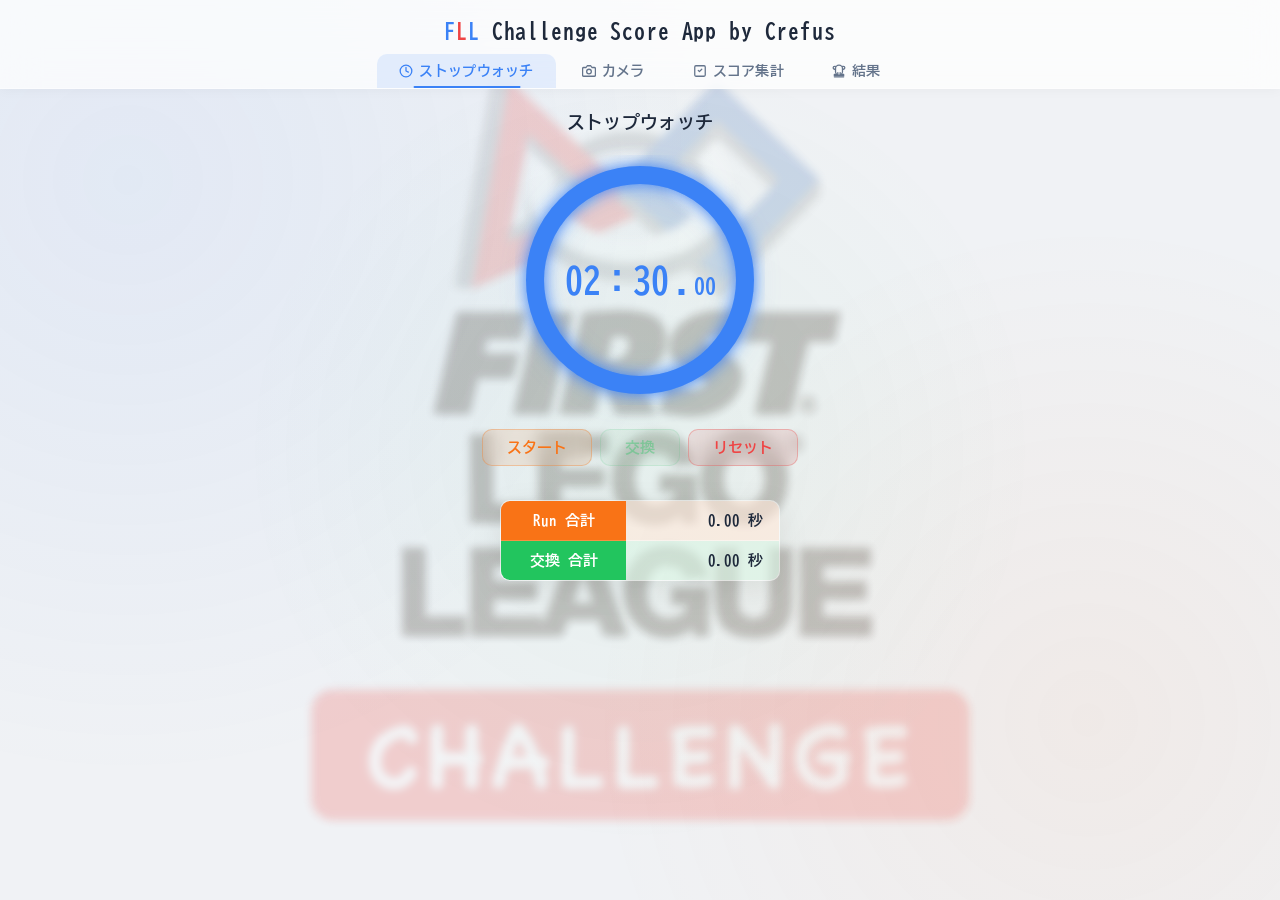
==== index.html @ bd53f3d9 "feat(camera): タイムライン表示切り替えトグル、録画時のバー合成、および交換ボタンのアクティブ色変更を追加" ====
<!DOCTYPE html>
<html lang="ja">
<head>
    <meta charset="UTF-8">
    <meta name="viewport" content="width=device-width, initial-scale=1.0">
    <title>FLL Challenge Score App by Crefus</title>
    <link rel="stylesheet" href="style.css">
    <link rel="preconnect" href="https://fonts.googleapis.com">
    <link rel="preconnect" href="https://fonts.gstatic.com" crossorigin>
    <link href="https://fonts.googleapis.com/css2?family=BIZ+UD+Gothic&display=swap" rel="stylesheet">
</head><body>
    <div class="app-container">
        <header>
            <div class="header-top">
                <h1><span class="logo-blue">F</span><span class="logo-red">L</span><span class="logo-blue">L</span> Challenge Score App by Crefus</h1>
            </div>
            <nav class="tab-bar">
                <button id="timerTab" class="tab-button active">
                    <svg xmlns="http://www.w3.org/2000/svg" width="14" height="14" viewBox="0 0 24 24" fill="none" stroke="currentColor" stroke-width="2.5" stroke-linecap="round" stroke-linejoin="round" class="tab-icon"><circle cx="12" cy="12" r="10"></circle><polyline points="12 6 12 12 16 14"></polyline></svg>
                    <span>ストップウォッチ</span>
                </button>
                <button id="cameraTab" class="tab-button">
                    <svg xmlns="http://www.w3.org/2000/svg" width="14" height="14" viewBox="0 0 24 24" fill="none" stroke="currentColor" stroke-width="2.5" stroke-linecap="round" stroke-linejoin="round" class="tab-icon"><path d="M23 19a2 2 0 0 1-2 2H3a2 2 0 0 1-2-2V8a2 2 0 0 1 2-2h4l2-3h6l2 3h4a2 2 0 0 1 2 2z"></path><circle cx="12" cy="13" r="4"></circle></svg>
                    <span>カメラ</span>
                </button>
                <button id="scoreTab" class="tab-button">
                    <svg xmlns="http://www.w3.org/2000/svg" width="14" height="14" viewBox="0 0 24 24" fill="none" stroke="currentColor" stroke-width="2.5" stroke-linecap="round" stroke-linejoin="round" class="tab-icon"><rect x="3" y="3" width="18" height="18" rx="2" ry="2"></rect><polyline points="9 11 11 13 15 9"></polyline></svg>
                    <span>スコア集計</span>
                </button>
                <button id="historyTab" class="tab-button">
                    <svg xmlns="http://www.w3.org/2000/svg" width="14" height="14" viewBox="0 0 24 24" fill="none" stroke="currentColor" stroke-width="2.5" stroke-linecap="round" stroke-linejoin="round" class="tab-icon"><path d="M6 9H4.5a2.5 2.5 0 0 1 0-5H6"></path><path d="M18 9h1.5a2.5 2.5 0 0 0 0-5H18"></path><path d="M4 22h16"></path><path d="M10 14.66V17c0 .55-.45 1-1 1H4v2h16v-2h-5c-.55 0-1-.45-1-1v-2.34"></path><path d="M12 2a6 6 0 0 0-6 6v5a6 6 0 0 0 6 6 6 6 0 0 0 6-6V8a6 6 0 0 0-6-6z"></path></svg>
                    <span>結果</span>
                </button>
            </nav>
        </header>

    <main>
        <section id="timer-section" class="content active">
            <h2>ストップウォッチ</h2>
            <div class="timer-display">
                <canvas id="timer-circle" width="250" height="250"></canvas>
                <div id="time-text">
                    <input type="number" id="minutes-input" value="2" min="0" max="99">
                    :
                    <input type="number" id="seconds-input" value="30" min="0" max="59">.<span id="centiseconds-display">00</span>
                </div>
            </div>
            <div class="timer-controls">
                <button id="startStopButton">スタート</button>
                <button id="exchangeButton" disabled>交換</button>
                <button id="resetButton">リセット</button>
            </div>
            <div class="lap-summary-container">
                <table id="total-times-table">
                    <tbody>
                        <tr class="total-run-row">
                            <th>Run 合計</th>
                            <td><span id="total-run-time">0.00</span> 秒</td>
                        </tr>
                        <tr class="total-exchange-row">
                            <th>交換 合計</th>
                            <td><span id="total-exchange-time">0.00</span> 秒</td>
                        </tr>
                    </tbody>
                </table>
                <ul id="lap-times">
                </ul>
            </div>
        </section>

        <section id="camera-section" class="content cam-fullscreen">
            <!-- Landscape-only warning overlay -->
            <div class="cam-orientation-warning" id="camOrientationWarning">
                <div class="cam-orientation-icon">
                    <svg xmlns="http://www.w3.org/2000/svg" width="72" height="72" viewBox="0 0 24 24" fill="none" stroke="currentColor" stroke-width="1.5" stroke-linecap="round" stroke-linejoin="round">
                        <rect x="5" y="2" width="14" height="20" rx="2" ry="2"/>
                        <line x1="12" y1="18" x2="12.01" y2="18"/>
                    </svg>
                </div>
                <p>📱 横向きにしてください</p>
            </div>

            <!-- Full-screen video background -->
            <video id="camera-stream" autoplay playsinline muted></video>

            <!-- Recording indicator -->
            <div class="cam-rec-indicator" id="camRecIndicator">
                <span class="cam-rec-dot"></span>
                <span>REC</span>
            </div>

            <!-- Timer overlay (top-left) -->
            <div class="cam-timer-overlay" id="camTimerOverlay">2:30</div>

            <!-- Camera selector (top-right) -->
            <div class="cam-selector-overlay">
                <select id="camera-select" class="cam-glass-select">
                    <option value="">カメラ読み込み中...</option>
                </select>
            </div>

            <!-- Right-side round control buttons -->
            <div class="cam-controls-col">
                <!-- Record button -->
                <button id="camRecordButton" class="cam-round-btn cam-btn-record" title="録画">
                    <svg xmlns="http://www.w3.org/2000/svg" width="26" height="26" viewBox="0 0 24 24" fill="currentColor"><circle cx="12" cy="12" r="8"/></svg>
                </button>
                <div class="cam-btn-label">録画</div>

                <!-- Start/Stop button -->
                <button id="camStartStopButton" class="cam-round-btn cam-btn-start" title="スタート">
                    <svg xmlns="http://www.w3.org/2000/svg" width="22" height="22" viewBox="0 0 24 24" fill="none" stroke="currentColor" stroke-width="2.5" stroke-linecap="round" stroke-linejoin="round"><polygon points="5 3 19 12 5 21 5 3"/></svg>
                </button>
                <div class="cam-btn-label" id="camStartLabel">スタート</div>

                <!-- Exchange button -->
                <button id="camExchangeButton" class="cam-round-btn cam-btn-exchange" title="交換" disabled>
                    <svg xmlns="http://www.w3.org/2000/svg" width="22" height="22" viewBox="0 0 24 24" fill="none" stroke="currentColor" stroke-width="2.5" stroke-linecap="round" stroke-linejoin="round"><polyline points="17 1 21 5 17 9"/><path d="M3 11V9a4 4 0 0 1 4-4h14"/><polyline points="7 23 3 19 7 15"/><path d="M21 13v2a4 4 0 0 1-4 4H3"/></svg>
                </button>
                <div class="cam-btn-label" id="camExchangeLabel">交換</div>

                <!-- Reset button -->
                <button id="camResetButton" class="cam-round-btn cam-btn-reset" title="リセット">
                    <svg xmlns="http://www.w3.org/2000/svg" width="22" height="22" viewBox="0 0 24 24" fill="none" stroke="currentColor" stroke-width="2.5" stroke-linecap="round" stroke-linejoin="round"><polyline points="1 4 1 10 7 10"/><path d="M3.51 15a9 9 0 1 0 .49-3.49"/></svg>
                </button>
                <div class="cam-btn-label">リセット</div>
            </div>

            <!-- Timeline toggle tabs (shadcn/Radix style) -->
            <div class="cam-tab-switcher" id="camTabSwitcher">
                <div class="cam-tab-list" role="tablist" aria-label="タイムライン設定">
                    <button class="cam-tab-trigger active" id="camTabOn" role="tab" data-state="active">
                        <svg xmlns="http://www.w3.org/2000/svg" width="13" height="13" viewBox="0 0 24 24" fill="none" stroke="currentColor" stroke-width="2.5" stroke-linecap="round" stroke-linejoin="round"><rect x="3" y="3" width="18" height="3" rx="1"/><rect x="3" y="10" width="12" height="3" rx="1"/><rect x="3" y="17" width="7" height="3" rx="1"/></svg>
                        バーあり
                    </button>
                    <button class="cam-tab-trigger" id="camTabOff" role="tab" data-state="inactive">
                        <svg xmlns="http://www.w3.org/2000/svg" width="13" height="13" viewBox="0 0 24 24" fill="none" stroke="currentColor" stroke-width="2.5" stroke-linecap="round" stroke-linejoin="round"><line x1="18" y1="6" x2="6" y2="18"/><line x1="6" y1="6" x2="18" y2="18"/></svg>
                        バーなし
                    </button>
                </div>
            </div>

            <!-- Bottom timeline bar -->
            <div class="cam-timeline-wrapper" id="camTimelineWrapper">
                <div class="cam-timeline-track" id="camTimelineTrack">
                    <!-- Filled segments rendered by JS -->
                </div>
                <div class="cam-timeline-label">
                    <span>0:00</span>
                    <span>残り <strong id="camTimelineRemaining">2:30</strong></span>
                    <span>2:30</span>
                </div>
            </div>
        </section>

        <section id="score-section" class="content">
            <div class="score-form" id="missions-container">
                <!-- Missions will be loaded dynamically from missions.md -->
            </div>

            <div class="score-footer">
                <div class="score-footer-content">
                    <div class="total-score">
                        <h3>合計点数: <span id="total-score-value">0</span>点</h3>
                    </div>
                    <div class="score-footer-buttons">
                        <button id="scoreResetButton" class="score-reset-button">リセット</button>
                        <button id="saveScoreButton" class="score-save-button">保存</button>
                    </div>
                </div>
            </div>
        </section>

        <section id="history-section" class="content">
            <h2>結果</h2>
            <div class="saved-scores-container">
                <ul id="score-history-list"></ul>
                <button id="downloadButton" class="download-button">履歴をCSVでダウンロード</button>
            </div>
        </section>
    </main>
    </div>

    <script src="script.js"></script>
</body>
</html>
---- style.css ----
/* ============================================
   FLL Challenge Score App by Crefus — Glassmorphism Theme
   Base: White  |  Font: BIZ UDGothic
   ============================================ */

/* --- Design Tokens --- */
:root {
    --bg-main: #f0f2f5;
    --glass-bg: rgba(255, 255, 255, 0.55);
    --glass-bg-strong: rgba(255, 255, 255, 0.72);
    --glass-border: rgba(255, 255, 255, 0.45);
    --glass-shadow: 0 8px 32px rgba(0, 0, 0, 0.08);
    --glass-blur: 18px;
    --accent: #3b82f6;
    --accent-light: rgba(59, 130, 246, 0.12);
    --accent-dark: #2563eb;
    --orange: #f97316;
    --orange-light: rgba(249, 115, 22, 0.10);
    --green: #22c55e;
    --green-light: rgba(34, 197, 94, 0.10);
    --red: #ef4444;
    --red-light: rgba(239, 68, 68, 0.10);
    --text-primary: #1e293b;
    --text-secondary: #64748b;
    --text-muted: #94a3b8;
    --border-light: rgba(0, 0, 0, 0.06);
    --radius: 16px;
    --radius-sm: 10px;
    --radius-xs: 6px;
    --transition: 0.25s cubic-bezier(0.4, 0, 0.2, 1);
}

/* --- Reset & Base --- */
*,
*::before,
*::after {
    box-sizing: border-box;
    margin: 0;
    padding: 0;
}

html {
    background: var(--bg-main);
}

body {
    font-family: 'BIZ UDGothic', 'BIZ UD Gothic', sans-serif;
    text-align: center;
    background: transparent;
    /* Subtle decorative gradient blobs */
    background-image:
        radial-gradient(ellipse 600px 600px at 10% 20%, rgba(59, 130, 246, 0.08), transparent),
        radial-gradient(ellipse 500px 500px at 85% 80%, rgba(249, 115, 22, 0.06), transparent),
        radial-gradient(ellipse 400px 400px at 50% 50%, rgba(34, 197, 94, 0.05), transparent);
    background-attachment: fixed;
    color: var(--text-primary);
    min-height: 100vh;
    -webkit-font-smoothing: antialiased;
    position: relative;
    overflow-x: hidden;
}

/* --- Blurred Background Logo --- */
body::before {
    content: '';
    position: fixed;
    top: 50%;
    left: 50%;
    width: 100vw;
    height: 100vh;
    background-image: url('fll_logo.png');
    background-repeat: no-repeat;
    background-position: center;
    background-size: 60%;
    /* Large watermark style */
    filter: blur(4px);
    opacity: 0.22;
    /* Slightly increased and much clearer */
    transform: translate(-50%, -50%) scale(1.1);
    /* Scale up slightly to avoid blurred edge artifacts */
    z-index: -10;
    /* Lowered further to ensure it's behind everything */
    pointer-events: none;
}

/* --- Header --- */
header {
    background: var(--glass-bg-strong);
    backdrop-filter: blur(var(--glass-blur));
    -webkit-backdrop-filter: blur(var(--glass-blur));
    border-bottom: 1px solid var(--glass-border);
    padding: 1.25rem 1rem 0;
    position: sticky;
    top: 0;
    z-index: 100;
    box-shadow: 0 1px 12px rgba(0, 0, 0, 0.04);
}

header h1 {
    font-family: 'BIZ UDGothic', 'BIZ UD Gothic', sans-serif;
    font-size: 1.35rem;
    font-weight: 700;
    letter-spacing: 0.04em;
    color: var(--text-primary);
    margin-bottom: 0;
    text-align: center;
}

header h1 .logo-blue {
    color: var(--accent);
}

header h1 .logo-red {
    color: var(--red);
}

/* --- Header Top --- */
.header-top {
    display: flex;
    justify-content: center;
    align-items: center;
    margin-bottom: 0.75rem;
}

.app-container {
    width: 100%;
    min-height: 100vh;
    display: flex;
    flex-direction: column;
    transition: all 0.3s cubic-bezier(0.4, 0, 0.2, 1);
}

/* --- Tab Bar --- */
.tab-bar {
    display: flex;
    justify-content: center;
    gap: 4px;
}

.tab-button {
    font-family: 'BIZ UDGothic', 'BIZ UD Gothic', sans-serif;
    background: transparent;
    color: var(--text-secondary);
    border: none;
    padding: 10px 22px;
    cursor: pointer;
    font-size: 14px;
    font-weight: 700;
    letter-spacing: 0.02em;
    border-radius: var(--radius-sm) var(--radius-sm) 0 0;
    transition: color var(--transition), background var(--transition);
    position: relative;
    display: inline-flex;
    align-items: center;
    justify-content: center;
    gap: 6px;
}

.tab-icon {
    display: block;
    stroke-width: 2.2px;
}

.tab-button::after {
    content: '';
    position: absolute;
    bottom: 0;
    left: 50%;
    width: 0;
    height: 2.5px;
    background: var(--accent);
    border-radius: 2px;
    transform: translateX(-50%);
    transition: width var(--transition);
}

.tab-button:hover {
    color: var(--accent);
    background: var(--accent-light);
}

.tab-button.active {
    color: var(--accent);
    background: var(--accent-light);
}

.tab-button.active::after {
    width: 60%;
}

/* --- Content Sections --- */
main {
    position: relative;
    z-index: 1;
}

.content {
    display: none;
    padding: 1.5rem 1rem 3rem;
    max-width: 680px;
    margin: 0 auto;
    animation: fadeIn 0.35s ease;
    position: relative;
    z-index: 10;
}

.content.active {
    display: block;
}

@keyframes fadeIn {
    from {
        opacity: 0;
        transform: translateY(8px);
    }

    to {
        opacity: 1;
        transform: translateY(0);
    }
}

.content h2 {
    font-family: 'BIZ UDGothic', 'BIZ UD Gothic', sans-serif;
    font-size: 1.15rem;
    font-weight: 700;
    color: var(--text-primary);
    margin-bottom: 1.25rem;
    letter-spacing: 0.02em;
}

/* --- Timer Display --- */
.timer-display {
    position: relative;
    width: 250px;
    height: 250px;
    margin: 1.5rem auto;
}

#timer-circle {
    filter: drop-shadow(0 4px 12px rgba(59, 130, 246, 0.12));
}

#time-text {
    position: absolute;
    top: 50%;
    left: 50%;
    transform: translate(-50%, -50%);
    font-family: 'BIZ UDGothic', 'BIZ UD Gothic', sans-serif;
    font-size: 36px;
    font-weight: 700;
    color: var(--text-primary);
    display: flex;
    align-items: baseline;
    justify-content: center;
}

#time-text input {
    font-family: 'BIZ UDGothic', 'BIZ UD Gothic', sans-serif;
    width: 50px;
    font-size: 36px;
    font-weight: 700;
    text-align: center;
    border: none;
    background: transparent;
    color: var(--text-primary);
    padding: 0;
}

#time-text input:focus {
    outline: 2px solid var(--accent);
    border-radius: var(--radius-xs);
}

#centiseconds-display {
    font-size: 22px;
    font-weight: 700;
    color: var(--text-secondary);
    min-width: 28px;
    display: inline-block;
    text-align: left;
}

#time-text input::-webkit-outer-spin-button,
#time-text input::-webkit-inner-spin-button {
    -webkit-appearance: none;
    margin: 0;
}

#time-text input[type=number] {
    -moz-appearance: textfield;
}

/* --- Timer Control Buttons --- */
.timer-controls {
    display: flex;
    justify-content: center;
    gap: 8px;
    flex-wrap: wrap;
}

.timer-controls button {
    font-family: 'BIZ UDGothic', 'BIZ UD Gothic', sans-serif;
    font-size: 15px;
    font-weight: 700;
    padding: 10px 24px;
    cursor: pointer;
    border-radius: var(--radius-sm);
    transition: all var(--transition);
    backdrop-filter: blur(10px);
    -webkit-backdrop-filter: blur(10px);
}

#startStopButton {
    background: var(--orange-light);
    border: 1.5px solid rgba(249, 115, 22, 0.3);
    color: var(--orange);
}

#startStopButton:hover {
    background: rgba(249, 115, 22, 0.18);
    box-shadow: 0 4px 16px rgba(249, 115, 22, 0.12);
    transform: translateY(-1px);
}

#exchangeButton {
    background: var(--green-light);
    border: 1.5px solid rgba(34, 197, 94, 0.3);
    color: var(--green);
}

#exchangeButton:hover:not(:disabled) {
    background: rgba(34, 197, 94, 0.18);
    box-shadow: 0 4px 16px rgba(34, 197, 94, 0.12);
    transform: translateY(-1px);
}

#exchangeButton:disabled {
    opacity: 0.4;
    cursor: not-allowed;
}

#resetButton,
#scoreResetButton {
    background: var(--red-light);
    border: 1.5px solid rgba(239, 68, 68, 0.3);
    color: var(--red);
}

#resetButton:hover,
#scoreResetButton:hover {
    background: rgba(239, 68, 68, 0.18);
    box-shadow: 0 4px 16px rgba(239, 68, 68, 0.12);
    transform: translateY(-1px);
}

/* --- Lap Summary --- */
.lap-summary-container {
    display: flex;
    flex-direction: column;
    align-items: center;
    gap: 16px;
    margin-top: 24px;
}

#lap-times {
    list-style: none;
    padding: 0;
    font-size: 15px;
    text-align: left;
    max-width: 280px;
}

#lap-times li {
    background: var(--glass-bg);
    backdrop-filter: blur(12px);
    -webkit-backdrop-filter: blur(12px);
    border: 1px solid var(--glass-border);
    border-radius: var(--radius-sm);
    padding: 10px 14px;
    margin-bottom: 6px;
    display: flex;
    justify-content: space-between;
    width: 280px;
    color: var(--text-primary);
    font-weight: 500;
    animation: slideIn 0.3s ease;
}

#lap-times li.lap-run {
    background: var(--orange-light);
    border: 1px solid rgba(249, 115, 22, 0.3);
}

#lap-times li.lap-exchange {
    background: var(--green-light);
    border: 1px solid rgba(34, 197, 94, 0.3);
}

@keyframes slideIn {
    from {
        opacity: 0;
        transform: translateX(-12px);
    }

    to {
        opacity: 1;
        transform: translateX(0);
    }
}

#total-times-table {
    border-collapse: collapse;
    width: 280px;
    margin: 10px auto 0;
    border-radius: var(--radius-sm);
    overflow: hidden;
    box-shadow: var(--glass-shadow);
    background: var(--glass-bg);
    border: 1px solid var(--glass-border);
}

#total-times-table th,
#total-times-table td {
    padding: 12px 16px;
    font-size: 15px;
    font-weight: 700;
}

#total-times-table th {
    color: white;
    text-align: center;
    width: 45%;
    border-bottom: 1px solid rgba(255, 255, 255, 0.2);
}

.total-run-row th {
    background-color: var(--orange);
}

.total-exchange-row th {
    background-color: var(--green);
}

#total-times-table tr:last-child th {
    border-bottom: none;
}

#total-times-table td {
    color: var(--text-primary);
    text-align: right;
    border-bottom: 1px solid var(--glass-border);
}

.total-run-row td {
    background: var(--orange-light);
}

.total-exchange-row td {
    background: var(--green-light);
}

#total-times-table tr:last-child td {
    border-bottom: none;
}

/* ============================
   Camera Section — Full-screen
   ============================ */

/* Override .content layout for camera to be truly full-screen */
/* NOTE: display is handled by .content.active — do NOT add display:block here */
#camera-section.cam-fullscreen {
    padding: 0;
    max-width: 100%;
    margin: 0;
    position: relative;
    width: 100%;
    /* Fill remaining viewport height below the sticky header */
    height: calc(100vh - 104px);
    background: #000;
    overflow: hidden;
    animation: none;
}

/* Full-screen video */
#camera-section.cam-fullscreen #camera-stream {
    position: absolute;
    top: 0;
    left: 0;
    width: 100%;
    height: 100%;
    object-fit: cover;
    display: block;
    background: #111;
}

/* ---- Overlays ---- */

/* Timer top-left */
.cam-timer-overlay {
    position: absolute;
    top: 16px;
    left: 16px;
    font-family: 'BIZ UDGothic', 'BIZ UD Gothic', sans-serif;
    font-size: 28px;
    font-weight: 700;
    color: #fff;
    text-shadow: 0 2px 8px rgba(0,0,0,0.7);
    z-index: 20;
    letter-spacing: 0.04em;
    background: rgba(0,0,0,0.35);
    backdrop-filter: blur(6px);
    -webkit-backdrop-filter: blur(6px);
    padding: 6px 14px;
    border-radius: 12px;
    border: 1px solid rgba(255,255,255,0.15);
}

/* REC indicator top-left (below timer) */
.cam-rec-indicator {
    position: absolute;
    top: 72px;
    left: 18px;
    display: none; /* shown via JS when recording */
    align-items: center;
    gap: 6px;
    font-family: 'BIZ UDGothic', 'BIZ UD Gothic', sans-serif;
    font-size: 13px;
    font-weight: 700;
    color: #fff;
    z-index: 20;
    background: rgba(0,0,0,0.45);
    backdrop-filter: blur(6px);
    -webkit-backdrop-filter: blur(6px);
    padding: 4px 10px;
    border-radius: 8px;
}

.cam-rec-indicator.active {
    display: flex;
}

.cam-rec-dot {
    width: 8px;
    height: 8px;
    border-radius: 50%;
    background: var(--red);
    animation: recBlink 1s ease-in-out infinite;
}

@keyframes recBlink {
    0%, 100% { opacity: 1; }
    50% { opacity: 0.2; }
}

/* Camera selector top-right */
.cam-selector-overlay {
    position: absolute;
    top: 16px;
    right: 96px; /* leave room for the controls column */
    z-index: 20;
}

.cam-glass-select {
    font-family: 'BIZ UDGothic', 'BIZ UD Gothic', sans-serif;
    font-size: 12px;
    font-weight: 700;
    color: #fff;
    background: rgba(0,0,0,0.45);
    backdrop-filter: blur(8px);
    -webkit-backdrop-filter: blur(8px);
    border: 1px solid rgba(255,255,255,0.25);
    border-radius: 8px;
    padding: 6px 10px;
    outline: none;
    cursor: pointer;
    max-width: 180px;
}

.cam-glass-select option {
    background: #1e293b;
    color: #fff;
}

/* ---- Right-side Round Buttons Column ---- */
.cam-controls-col {
    position: absolute;
    right: 14px;
    top: 50%;
    transform: translateY(-50%);
    display: flex;
    flex-direction: column;
    align-items: center;
    gap: 6px;
    z-index: 20;
}

.cam-round-btn {
    width: 62px;
    height: 62px;
    border-radius: 50%;
    border: none;
    display: flex;
    align-items: center;
    justify-content: center;
    cursor: pointer;
    transition: all var(--transition);
    box-shadow: 0 4px 20px rgba(0,0,0,0.45);
    backdrop-filter: blur(10px);
    -webkit-backdrop-filter: blur(10px);
    position: relative;
}

.cam-round-btn:hover {
    transform: scale(1.08);
}

.cam-round-btn:active {
    transform: scale(0.94);
}

.cam-round-btn:disabled {
    opacity: 0.35;
    cursor: not-allowed;
    transform: none;
}

/* Record button — white ring with red fill */
.cam-btn-record {
    background: rgba(255,255,255,0.18);
    border: 3px solid rgba(255,255,255,0.9) !important;
    color: var(--red);
    width: 70px;
    height: 70px;
}

.cam-btn-record.recording {
    color: #fff;
    background: var(--red);
    border-color: rgba(255,255,255,0.6) !important;
    animation: recordPulse 1.5s ease-in-out infinite;
}

@keyframes recordPulse {
    0%, 100% { box-shadow: 0 0 0 0 rgba(239,68,68,0.6), 0 4px 20px rgba(0,0,0,0.45); }
    50% { box-shadow: 0 0 0 10px rgba(239,68,68,0), 0 4px 20px rgba(0,0,0,0.45); }
}

/* Start/Stop — orange */
.cam-btn-start {
    background: rgba(249,115,22,0.25);
    border: 2.5px solid rgba(249,115,22,0.8) !important;
    color: #fff;
}

.cam-btn-start.running {
    background: rgba(249,115,22,0.55);
}

/* Exchange — green */
.cam-btn-exchange {
    background: rgba(34,197,94,0.25);
    border: 2.5px solid rgba(34,197,94,0.8) !important;
    color: #fff;
}

/* Reset — red/muted */
.cam-btn-reset {
    background: rgba(239,68,68,0.2);
    border: 2.5px solid rgba(239,68,68,0.6) !important;
    color: #fff;
}

.cam-btn-label {
    font-family: 'BIZ UDGothic', 'BIZ UD Gothic', sans-serif;
    font-size: 10px;
    font-weight: 700;
    color: rgba(255,255,255,0.85);
    text-shadow: 0 1px 4px rgba(0,0,0,0.8);
    letter-spacing: 0.02em;
    margin-bottom: 4px;
}

/* ---- Landscape-only Orientation Warning ---- */
.cam-orientation-warning {
    position: absolute;
    top: 0;
    left: 0;
    width: 100%;
    height: 100%;
    background: rgba(0, 0, 0, 0.92);
    z-index: 100;
    display: none; /* shown via JS when portrait */
    flex-direction: column;
    align-items: center;
    justify-content: center;
    gap: 20px;
    color: #fff;
    text-align: center;
    backdrop-filter: blur(8px);
    -webkit-backdrop-filter: blur(8px);
}

.cam-orientation-warning.visible {
    display: flex;
}

.cam-orientation-icon {
    animation: rotateHint 2s ease-in-out infinite;
    color: var(--orange);
}

@keyframes rotateHint {
    0%, 100% { transform: rotate(0deg); }
    30% { transform: rotate(-90deg); }
    60% { transform: rotate(-90deg); }
    90% { transform: rotate(0deg); }
}

.cam-orientation-warning p {
    font-family: 'BIZ UDGothic', 'BIZ UD Gothic', sans-serif;
    font-size: 18px;
    font-weight: 700;
    color: #fff;
    text-shadow: 0 2px 8px rgba(0,0,0,0.5);
    letter-spacing: 0.05em;
}

/* ---- Timeline Toggle Tabs (Radix/shadcn style) ---- */
.cam-tab-switcher {
    position: absolute;
    bottom: 68px; /* sits just above the timeline wrapper */
    left: 50%;
    transform: translateX(-50%);
    z-index: 25;
}

.cam-tab-list {
    display: inline-flex;
    align-items: center;
    background: rgba(255, 255, 255, 0.12);
    backdrop-filter: blur(14px);
    -webkit-backdrop-filter: blur(14px);
    border: 1px solid rgba(255, 255, 255, 0.2);
    border-radius: 10px;
    padding: 4px;
    gap: 2px;
    box-shadow: 0 4px 20px rgba(0, 0, 0, 0.35);
}

.cam-tab-trigger {
    font-family: 'BIZ UDGothic', 'BIZ UD Gothic', sans-serif;
    font-size: 12px;
    font-weight: 700;
    color: rgba(255, 255, 255, 0.6);
    background: transparent;
    border: none;
    border-radius: 7px;
    padding: 6px 14px;
    cursor: pointer;
    display: inline-flex;
    align-items: center;
    gap: 5px;
    transition: all 0.18s ease;
    white-space: nowrap;
    letter-spacing: 0.02em;
}

.cam-tab-trigger[data-state="active"] {
    background: rgba(255, 255, 255, 0.95);
    color: #1e293b;
    box-shadow: 0 1px 6px rgba(0, 0, 0, 0.2);
}

.cam-tab-trigger:hover:not(:disabled) {
    color: #fff;
    background: rgba(255, 255, 255, 0.18);
}

.cam-tab-trigger[data-state="active"]:hover {
    background: rgba(255, 255, 255, 0.95);
    color: #1e293b;
}

/* Disabled state — during recording */
.cam-tab-list.disabled {
    opacity: 0.4;
    pointer-events: none;
    cursor: not-allowed;
}

.cam-tab-list.disabled .cam-tab-trigger {
    cursor: not-allowed;
}

/* Timeline wrapper hidden state */
.cam-timeline-wrapper.hidden {
    opacity: 0;
    pointer-events: none;
}

/* Exchange button — "走行" (run) state = orange */
.cam-btn-exchange.is-run {
    background: rgba(249, 115, 22, 0.35);
    border-color: rgba(249, 115, 22, 0.9) !important;
    color: #fff;
    box-shadow: 0 0 0 0 rgba(249,115,22,0.5), 0 4px 20px rgba(0,0,0,0.45);
}

/* ---- Bottom Timeline Bar ---- */
.cam-timeline-wrapper {
    position: absolute;
    bottom: 0;
    left: 0;
    right: 0;
    z-index: 20;
    padding: 10px 14px 14px;
    background: linear-gradient(to top, rgba(0,0,0,0.7) 0%, transparent 100%);
}

.cam-timeline-track {
    width: 100%;
    height: 10px;
    background: rgba(255,255,255,0.2);
    border-radius: 6px;
    overflow: hidden;
    position: relative;
    border: 1px solid rgba(255,255,255,0.1);
    display: flex; /* segments rendered inside */
}

/* Each segment is a child div added by JS */
.cam-timeline-track .tl-segment {
    height: 100%;
    transition: width 0.1s linear;
}

.tl-segment.run {
    background: var(--orange);
    box-shadow: 0 0 6px rgba(249,115,22,0.6);
}

.tl-segment.exchange {
    background: var(--green);
    box-shadow: 0 0 6px rgba(34,197,94,0.6);
}

.cam-timeline-label {
    display: flex;
    justify-content: space-between;
    align-items: center;
    margin-top: 5px;
    font-family: 'BIZ UDGothic', 'BIZ UD Gothic', sans-serif;
    font-size: 11px;
    color: rgba(255,255,255,0.75);
    font-weight: 700;
}

.cam-timeline-label strong {
    font-size: 13px;
    color: #fff;
}

/* ============================
   Score Section
   ============================ */
#score-section {
    max-width: 640px;
    margin: 0 auto;
    text-align: left;
    padding-bottom: 100px;
    /* Space for the fixed footer */
}

.score-form {
    background: rgba(255, 255, 255, 0.8);
    backdrop-filter: blur(12px);
    -webkit-backdrop-filter: blur(12px);
    border: 1px solid var(--border-light);
    padding: 24px;
    border-radius: var(--radius);
    box-shadow: 0 4px 12px rgba(0, 0, 0, 0.05);
}

.score-item {
    border-bottom: 1px solid var(--border-light);
    padding-bottom: 18px;
    margin-bottom: 18px;
}

.score-item:last-child {
    border-bottom: none;
    margin-bottom: 0;
    padding-bottom: 0;
}

.mission-header {
    display: flex;
    align-items: center;
    gap: 12px;
    margin: 0 0 1rem -34px;
}

.score-item .ribbon {
    font-family: 'BIZ UDGothic', 'BIZ UD Gothic', sans-serif;
    font-size: 15px;
    font-weight: 700;
    letter-spacing: 0.01em;
    position: relative;
    display: inline-block;
    padding: 0.6rem 1.5rem;
    color: #fff;
    border-radius: 0 100vh 100vh 0;
    background: var(--green);
    /* Green base */
    box-shadow: 3px 3px 5px rgba(0, 0, 0, 0.2);
}

.score-item .ribbon:before {
    position: absolute;
    bottom: -10px;
    left: 0;
    width: 0;
    height: 0;
    content: '';
    border-top: 10px solid #15803d;
    /* Dark green for fold */
    border-left: 10px solid transparent;
}

.score-item .mission-title {
    font-family: 'BIZ UDGothic', 'BIZ UD Gothic', sans-serif;
    font-size: 16px;
    font-weight: 700;
    /* Bold as requested */
    color: var(--text-primary);
}

.score-item p {
    margin-bottom: 6px;
    font-size: 13px;
    color: var(--text-secondary);
    line-height: 1.6;
}

.score-option {
    margin: 10px 0;
}

.score-option p {
    font-size: 13px;
    color: var(--text-secondary);
}

/* --- Score Buttons --- */
.button-group {
    display: flex;
    gap: 6px;
    flex-wrap: wrap;
    margin-top: 6px;
}

.score-btn {
    font-family: 'BIZ UDGothic', 'BIZ UD Gothic', sans-serif;
    padding: 7px 14px;
    font-size: 13px;
    font-weight: 700;
    border: 1.5px solid rgba(0, 0, 0, 0.08);
    background: rgba(255, 255, 255, 0.6);
    backdrop-filter: blur(8px);
    -webkit-backdrop-filter: blur(8px);
    color: var(--text-primary);
    cursor: pointer;
    border-radius: var(--radius-xs);
    transition: all var(--transition);
}

.score-btn:hover {
    background: rgba(34, 197, 94, 0.08);
    border-color: rgba(34, 197, 94, 0.2);
    transform: translateY(-1px);
}

.score-btn.selected {
    background: var(--green) !important;
    color: #fff !important;
    border-color: var(--green) !important;
    box-shadow: 0 2px 12px rgba(34, 197, 94, 0.25);
}

/* --- Score Footer --- */
.score-footer {
    position: fixed;
    bottom: 0;
    left: 0;
    width: 100%;
    padding: 16px 0;
    background: rgba(255, 255, 255, 0.3);
    backdrop-filter: blur(16px);
    -webkit-backdrop-filter: blur(16px);
    border-top: 1px solid var(--border-light);
    box-shadow: 0 -4px 24px rgba(0, 0, 0, 0.08);
    z-index: 1000;
}

.score-footer-content {
    max-width: 640px;
    margin: 0 auto;
    padding: 0 24px;
    display: flex;
    justify-content: space-between;
    align-items: center;
}

.score-footer .total-score {
    text-align: left;
    font-size: 18px;
    font-weight: 700;
    color: var(--text-primary);
}

.score-footer .total-score h3 {
    font-family: 'BIZ UDGothic', 'BIZ UD Gothic', sans-serif;
    margin: 0;
}

.score-footer-buttons {
    display: flex;
    gap: 12px;
}

/* --- Score Section Buttons --- */
#score-section button {
    font-family: 'BIZ UDGothic', 'BIZ UD Gothic', sans-serif;
    font-size: 14px;
    font-weight: 700;
    border-radius: var(--radius-sm);
    cursor: pointer;
    transition: all var(--transition);
    backdrop-filter: blur(8px);
    -webkit-backdrop-filter: blur(8px);
}

.score-footer-buttons button {
    padding: 10px 16px;
    margin-top: 0;
}

#saveScoreButton {
    background: var(--green-light);
    border: 1.5px solid rgba(34, 197, 94, 0.3);
    color: var(--green);
}

#saveScoreButton:hover {
    background: rgba(34, 197, 94, 0.18);
    box-shadow: 0 4px 16px rgba(34, 197, 94, 0.15);
    transform: translateY(-1px);
}

/* ============================
   History Section
   ============================ */
#history-section {
    max-width: 860px;
    margin: 0 auto;
}

.saved-scores-container {
    margin-top: 20px;
    padding: 24px;
    background: var(--glass-bg-strong);
    backdrop-filter: blur(var(--glass-blur));
    -webkit-backdrop-filter: blur(var(--glass-blur));
    border: 1px solid var(--glass-border);
    border-radius: var(--radius);
    box-shadow: var(--glass-shadow);
    overflow-x: auto;
}

#score-history-list {
    display: table;
    width: 100%;
    border-collapse: separate;
    border-spacing: 0;
    padding: 0;
    list-style: none;
}

.history-table-row {
    display: table-row;
}

.history-table-row:nth-child(even) {
    background: rgba(0, 0, 0, 0.015);
}

.history-table-cell {
    display: table-cell;
    padding: 10px 14px;
    border-bottom: 1px solid var(--border-light);
    text-align: left;
    white-space: nowrap;
    font-size: 13px;
    color: var(--text-primary);
}

.history-table-header .history-table-cell {
    font-weight: 700;
    background: rgba(59, 130, 246, 0.06);
    color: var(--text-primary);
    border-bottom: 2px solid rgba(59, 130, 246, 0.15);
    font-size: 12px;
    letter-spacing: 0.03em;
    text-transform: uppercase;
}

/* --- Download Button --- */
.download-button {
    font-family: 'BIZ UDGothic', 'BIZ UD Gothic', sans-serif;
    font-size: 14px;
    font-weight: 700;
    padding: 12px 20px;
    background: var(--accent);
    color: #fff;
    border: none;
    border-radius: var(--radius-sm);
    cursor: pointer;
    margin-top: 20px;
    width: 100%;
    transition: all var(--transition);
    box-shadow: 0 4px 16px rgba(59, 130, 246, 0.2);
}

.download-button:hover {
    background: var(--accent-dark);
    box-shadow: 0 6px 24px rgba(59, 130, 246, 0.3);
    transform: translateY(-1px);
}

@media (max-width: 600px) {
    .content {
        padding: 1rem 0.75rem 2.5rem;
    }

    .score-form {
        padding: 16px;
    }

    .tab-button {
        padding: 8px 10px;
        font-size: 12px;
        gap: 4px;
    }

    .lap-summary-container {
        flex-direction: column;
        align-items: center;
        gap: 16px;
    }

    header h1 {
        font-size: 1.1rem;
    }
}
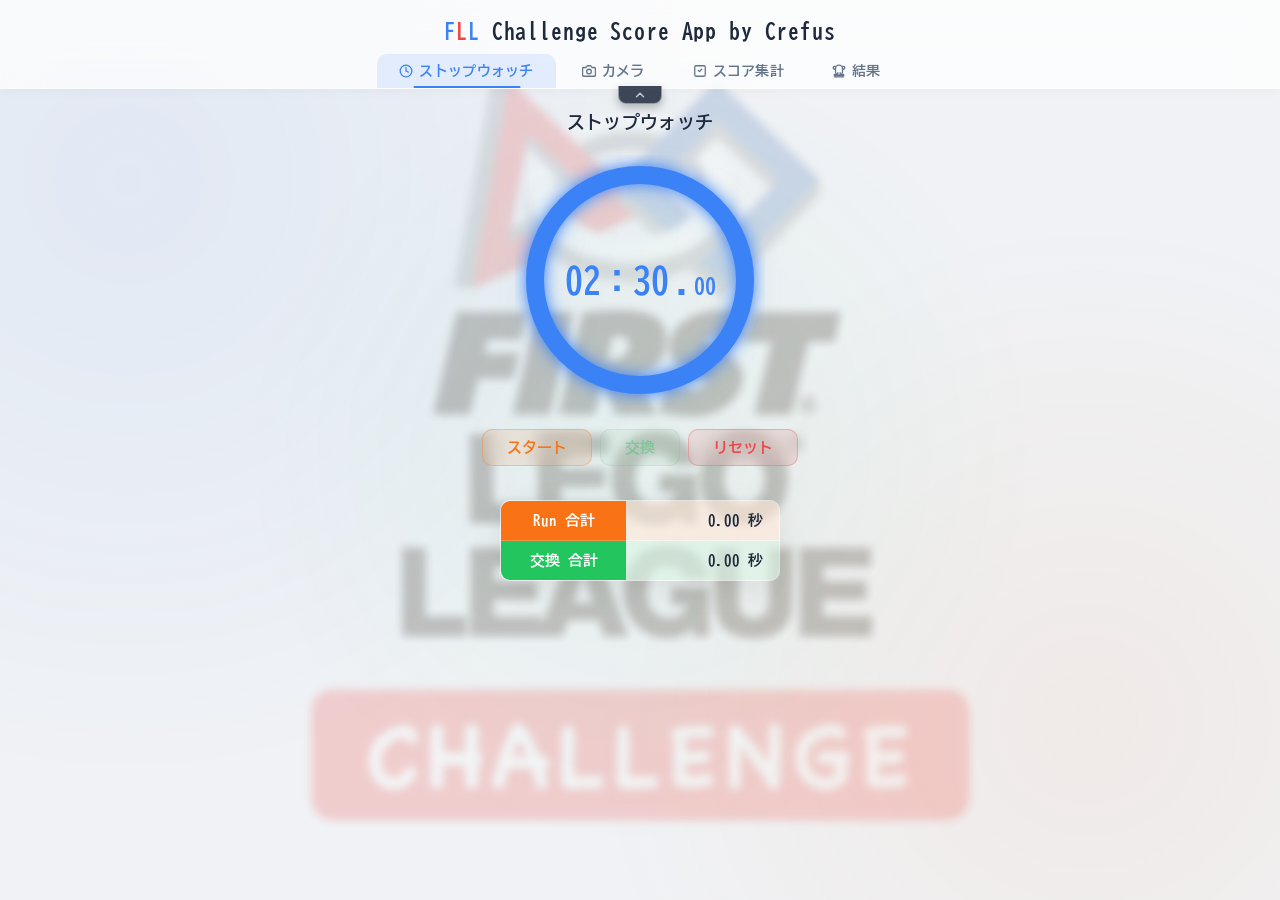
==== commit 860bed1b: "feat(ui): ヘッダーのアコーディオン開閉トグル、およびスマホ・タブレット画面向けのカメラボタンサイズ自動調整を追加" ====
--- a/index.html
+++ b/index.html
@@ -32,6 +32,9 @@
                     <span>結果</span>
                 </button>
             </nav>
+            <button id="headerToggleBtn" class="header-toggle-btn" aria-label="ヘッダー切り替え">
+                <svg xmlns="http://www.w3.org/2000/svg" width="14" height="14" viewBox="0 0 24 24" fill="none" stroke="currentColor" stroke-width="2.5" stroke-linecap="round" stroke-linejoin="round" class="chevron-icon"><polyline points="18 15 12 9 6 15"/></svg>
+            </button>
         </header>
 
     <main>
--- a/style.css
+++ b/style.css
@@ -94,6 +94,61 @@
     top: 0;
     z-index: 100;
     box-shadow: 0 1px 12px rgba(0, 0, 0, 0.04);
+    transition: margin-top 0.3s cubic-bezier(0.4, 0, 0.2, 1), opacity 0.3s ease;
+}
+
+/* --- Accordion Header Toggle --- */
+.header-toggle-btn {
+    position: absolute;
+    bottom: -16px;
+    left: 50%;
+    transform: translateX(-50%);
+    width: 44px;
+    height: 18px;
+    background: rgba(30, 41, 59, 0.85);
+    backdrop-filter: blur(8px);
+    -webkit-backdrop-filter: blur(8px);
+    border: 1px solid var(--glass-border);
+    border-top: none;
+    border-radius: 0 0 8px 8px;
+    color: rgba(255, 255, 255, 0.7);
+    display: flex;
+    align-items: center;
+    justify-content: center;
+    cursor: pointer;
+    z-index: 1000;
+    transition: all 0.25s ease;
+    padding: 0;
+    box-shadow: 0 4px 10px rgba(0, 0, 0, 0.25);
+}
+
+.header-toggle-btn:hover {
+    color: #fff;
+    background: rgba(30, 41, 59, 1);
+    box-shadow: 0 4px 12px rgba(0, 0, 0, 0.35);
+}
+
+.header-toggle-btn .chevron-icon {
+    transition: transform 0.3s ease;
+}
+
+/* Collapsed State styling */
+.header-collapsed-mode .header-toggle-btn {
+    position: fixed;
+    top: 0;
+    bottom: auto;
+    border: 1px solid var(--glass-border);
+    border-top: none;
+    background: rgba(30, 41, 59, 0.95);
+    box-shadow: 0 2px 10px rgba(0, 0, 0, 0.4);
+}
+
+.header-collapsed-mode .header-toggle-btn .chevron-icon {
+    transform: rotate(180deg);
+}
+
+.header-collapsed-mode #camera-section.cam-fullscreen {
+    height: 100vh;
 }
 
 header h1 {
@@ -597,8 +652,8 @@
 }
 
 .cam-round-btn {
-    width: 62px;
-    height: 62px;
+    width: var(--cam-btn-size, 62px);
+    height: var(--cam-btn-size, 62px);
     border-radius: 50%;
     border: none;
     display: flex;
@@ -631,8 +686,8 @@
     background: rgba(255,255,255,0.18);
     border: 3px solid rgba(255,255,255,0.9) !important;
     color: var(--red);
-    width: 70px;
-    height: 70px;
+    width: var(--cam-rec-btn-size, 70px);
+    height: var(--cam-rec-btn-size, 70px);
 }
 
 .cam-btn-record.recording {
@@ -1163,4 +1218,51 @@
     header h1 {
         font-size: 1.1rem;
     }
+}
+
+/* ---- Responsive Camera Tab Controls ---- */
+@media (max-width: 768px) {
+    :root {
+        --cam-btn-size: 46px;
+        --cam-rec-btn-size: 52px;
+    }
+    .cam-btn-label {
+        font-size: 9px !important;
+        margin-bottom: 3px !important;
+    }
+    .cam-controls-col {
+        gap: 4px !important;
+        right: 8px !important;
+    }
+    .cam-round-btn svg {
+        width: 18px !important;
+        height: 18px !important;
+    }
+    .cam-btn-record svg {
+        width: 22px !important;
+        height: 22px !important;
+    }
+}
+
+@media (max-width: 480px) {
+    :root {
+        --cam-btn-size: 38px;
+        --cam-rec-btn-size: 44px;
+    }
+    .cam-btn-label {
+        font-size: 8px !important;
+        margin-bottom: 2px !important;
+    }
+    .cam-controls-col {
+        gap: 2px !important;
+        right: 6px !important;
+    }
+    .cam-round-btn svg {
+        width: 15px !important;
+        height: 15px !important;
+    }
+    .cam-btn-record svg {
+        width: 18px !important;
+        height: 18px !important;
+    }
 }
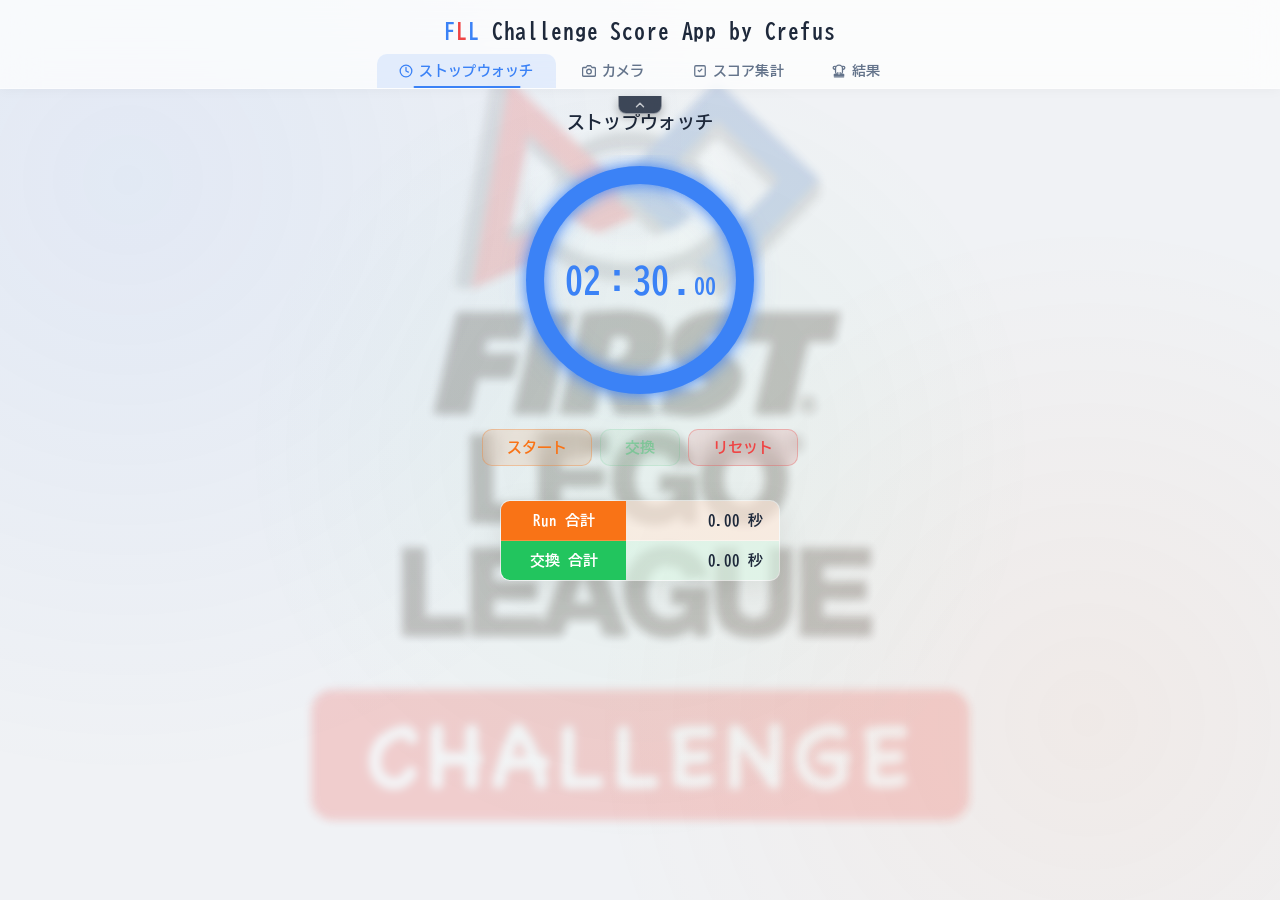
==== commit b270502c: "fix(ui): translateYとmargin-topによる確実なヘッダー開閉スライドの実装、開閉ボタンの配置改善" ====
--- a/index.html
+++ b/index.html
@@ -32,10 +32,11 @@
                     <span>結果</span>
                 </button>
             </nav>
-            <button id="headerToggleBtn" class="header-toggle-btn" aria-label="ヘッダー切り替え">
-                <svg xmlns="http://www.w3.org/2000/svg" width="14" height="14" viewBox="0 0 24 24" fill="none" stroke="currentColor" stroke-width="2.5" stroke-linecap="round" stroke-linejoin="round" class="chevron-icon"><polyline points="18 15 12 9 6 15"/></svg>
-            </button>
         </header>
+
+        <button id="headerToggleBtn" class="header-toggle-btn" aria-label="ヘッダー切り替え">
+            <svg xmlns="http://www.w3.org/2000/svg" width="14" height="14" viewBox="0 0 24 24" fill="none" stroke="currentColor" stroke-width="2.5" stroke-linecap="round" stroke-linejoin="round" class="chevron-icon"><polyline points="18 15 12 9 6 15"/></svg>
+        </button>
 
     <main>
         <section id="timer-section" class="content active">
--- a/style.css
+++ b/style.css
@@ -94,13 +94,21 @@
     top: 0;
     z-index: 100;
     box-shadow: 0 1px 12px rgba(0, 0, 0, 0.04);
-    transition: margin-top 0.3s cubic-bezier(0.4, 0, 0.2, 1), opacity 0.3s ease;
+    /* Transition transform for smooth hardware-accelerated collapse sliding */
+    transition: transform 0.3s cubic-bezier(0.4, 0, 0.2, 1);
+}
+
+header.collapsed {
+    transform: translateY(-100%);
+    pointer-events: none;
 }
 
 /* --- Accordion Header Toggle --- */
 .header-toggle-btn {
-    position: absolute;
-    bottom: -16px;
+    position: fixed;
+    /* Use dynamic measured header height, falls back to 104px */
+    top: var(--header-height, 104px);
+    margin-top: -1px; /* Align perfectly with header border */
     left: 50%;
     transform: translateX(-50%);
     width: 44px;
@@ -117,7 +125,7 @@
     justify-content: center;
     cursor: pointer;
     z-index: 1000;
-    transition: all 0.25s ease;
+    transition: all 0.3s cubic-bezier(0.4, 0, 0.2, 1);
     padding: 0;
     box-shadow: 0 4px 10px rgba(0, 0, 0, 0.25);
 }
@@ -134,9 +142,7 @@
 
 /* Collapsed State styling */
 .header-collapsed-mode .header-toggle-btn {
-    position: fixed;
     top: 0;
-    bottom: auto;
     border: 1px solid var(--glass-border);
     border-top: none;
     background: rgba(30, 41, 59, 0.95);
@@ -247,6 +253,7 @@
 main {
     position: relative;
     z-index: 1;
+    transition: margin-top 0.3s cubic-bezier(0.4, 0, 0.2, 1);
 }
 
 .content {
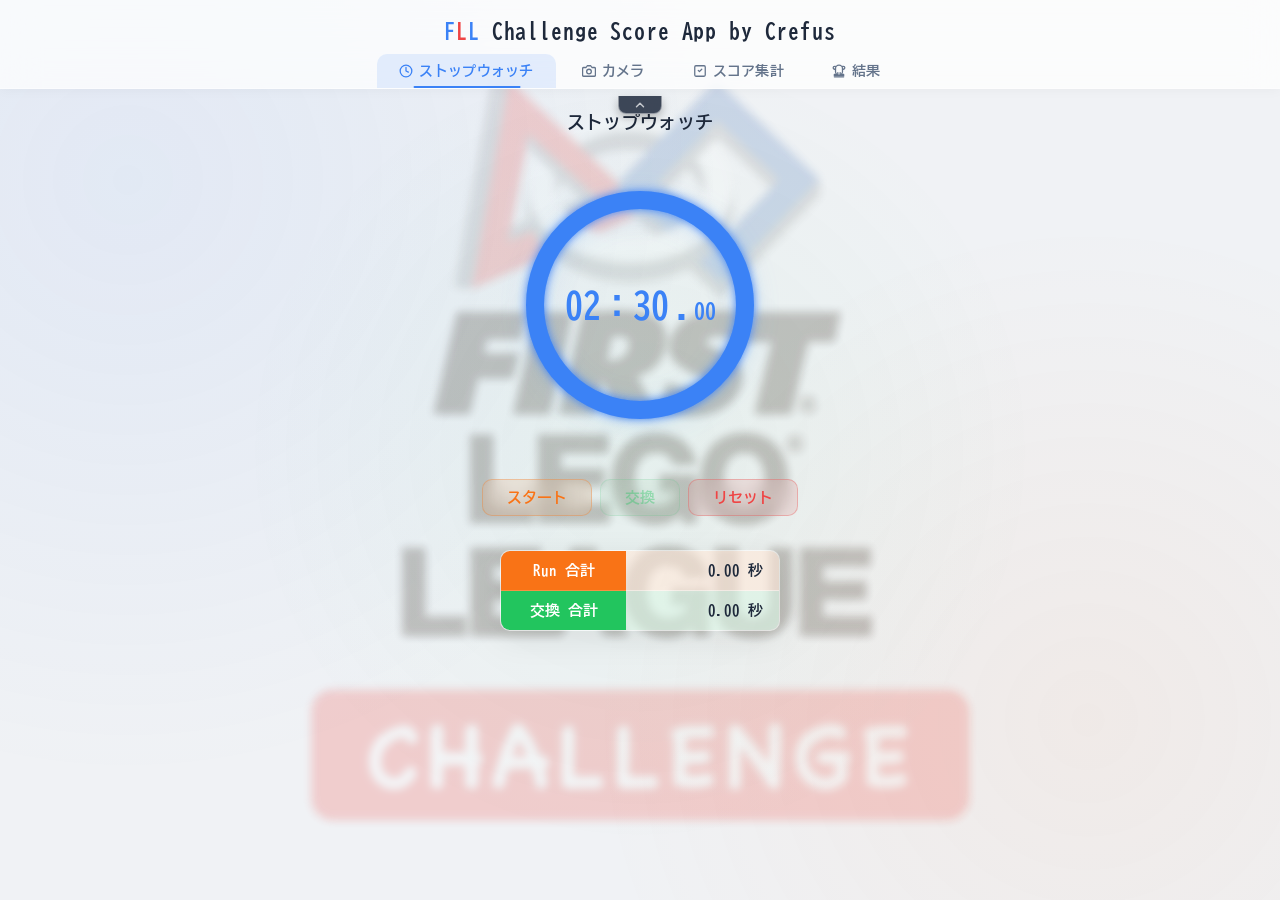
==== commit cf2e35cd: "feat: カメラタイムラインバーの太線化と各種秒数・合計表示の追加、ストップウォッチ円形バーの色分けと外周秒数表示の追加" ====
--- a/index.html
+++ b/index.html
@@ -4,7 +4,7 @@
     <meta charset="UTF-8">
     <meta name="viewport" content="width=device-width, initial-scale=1.0">
     <title>FLL Challenge Score App by Crefus</title>
-    <link rel="stylesheet" href="style.css">
+    <link rel="stylesheet" href="style.css?v=1.0.3">
     <link rel="preconnect" href="https://fonts.googleapis.com">
     <link rel="preconnect" href="https://fonts.gstatic.com" crossorigin>
     <link href="https://fonts.googleapis.com/css2?family=BIZ+UD+Gothic&display=swap" rel="stylesheet">
@@ -42,7 +42,7 @@
         <section id="timer-section" class="content active">
             <h2>ストップウォッチ</h2>
             <div class="timer-display">
-                <canvas id="timer-circle" width="250" height="250"></canvas>
+                <canvas id="timer-circle" width="300" height="300"></canvas>
                 <div id="time-text">
                     <input type="number" id="minutes-input" value="2" min="0" max="99">
                     :
@@ -146,12 +146,21 @@
 
             <!-- Bottom timeline bar -->
             <div class="cam-timeline-wrapper" id="camTimelineWrapper">
+                <div class="cam-timeline-top-labels" id="camTimelineTopLabels">
+                    <!-- Segment labels (durations) rendered by JS -->
+                </div>
                 <div class="cam-timeline-track" id="camTimelineTrack">
                     <!-- Filled segments rendered by JS -->
                 </div>
                 <div class="cam-timeline-label">
                     <span>0:00</span>
-                    <span>残り <strong id="camTimelineRemaining">2:30</strong></span>
+                    <span class="cam-timeline-summary">
+                        <span class="cam-summary-remaining">残り <strong id="camTimelineRemaining">2:30</strong></span>
+                        <span class="cam-summary-divider">|</span>
+                        <span class="cam-summary-run">Run合計 <strong id="camTimelineRunTotal">0.0</strong>秒</span>
+                        <span class="cam-summary-divider">|</span>
+                        <span class="cam-summary-exchange">交換合計 <strong id="camTimelineExchangeTotal">0.0</strong>秒</span>
+                    </span>
                     <span>2:30</span>
                 </div>
             </div>
@@ -185,6 +194,6 @@
     </main>
     </div>
 
-    <script src="script.js"></script>
+    <script src="script.js?v=1.0.3"></script>
 </body>
 </html>
--- a/style.css
+++ b/style.css
@@ -188,7 +188,6 @@
     min-height: 100vh;
     display: flex;
     flex-direction: column;
-    transition: all 0.3s cubic-bezier(0.4, 0, 0.2, 1);
 }
 
 /* --- Tab Bar --- */
@@ -294,8 +293,8 @@
 /* --- Timer Display --- */
 .timer-display {
     position: relative;
-    width: 250px;
-    height: 250px;
+    width: 300px;
+    height: 300px;
     margin: 1.5rem auto;
 }
 
@@ -792,7 +791,7 @@
 /* ---- Timeline Toggle Tabs (Radix/shadcn style) ---- */
 .cam-tab-switcher {
     position: absolute;
-    bottom: 68px; /* sits just above the timeline wrapper */
+    bottom: 105px; /* sits just above the new timeline wrapper */
     left: 50%;
     transform: translateX(-50%);
     z-index: 25;
@@ -877,19 +876,61 @@
     left: 0;
     right: 0;
     z-index: 20;
-    padding: 10px 14px 14px;
-    background: linear-gradient(to top, rgba(0,0,0,0.7) 0%, transparent 100%);
+    padding: 8px 14px 14px;
+    background: linear-gradient(to top, rgba(0,0,0,0.85) 0%, rgba(0,0,0,0.4) 60%, transparent 100%);
+}
+
+.cam-timeline-top-labels {
+    width: 100%;
+    display: flex;
+    margin-bottom: 6px;
+    position: relative;
+    pointer-events: none;
+    min-height: 20px;
+}
+
+.tl-top-label {
+    display: flex;
+    justify-content: center;
+    align-items: center;
+    transition: width 0.1s linear;
+    overflow: visible; /* allow badges to be fully visible even when narrow */
+}
+
+.tl-top-label .label-text {
+    font-family: 'BIZ UDGothic', 'BIZ UD Gothic', sans-serif;
+    font-size: 10px;
+    font-weight: 700;
+    color: #fff;
+    background: rgba(0, 0, 0, 0.75);
+    padding: 2px 6px;
+    border-radius: 4px;
+    white-space: nowrap;
+    border: 1.5px solid rgba(255, 255, 255, 0.25);
+    box-shadow: 0 2px 6px rgba(0,0,0,0.45);
+    display: inline-block;
+}
+
+.tl-top-label.run .label-text {
+    border-color: rgba(249, 115, 22, 0.7);
+    color: #ffd8a8;
+}
+
+.tl-top-label.exchange .label-text {
+    border-color: rgba(34, 197, 94, 0.7);
+    color: #b2f2bb;
 }
 
 .cam-timeline-track {
     width: 100%;
-    height: 10px;
+    height: 20px; /* Thicken to 200% (was 10px) */
     background: rgba(255,255,255,0.2);
-    border-radius: 6px;
+    border-radius: 8px; /* Slightly larger radius for thicker bar */
     overflow: hidden;
     position: relative;
-    border: 1px solid rgba(255,255,255,0.1);
+    border: 1px solid rgba(255,255,255,0.15);
     display: flex; /* segments rendered inside */
+    box-shadow: inset 0 2px 4px rgba(0, 0, 0, 0.4);
 }
 
 /* Each segment is a child div added by JS */
@@ -900,23 +941,55 @@
 
 .tl-segment.run {
     background: var(--orange);
-    box-shadow: 0 0 6px rgba(249,115,22,0.6);
+    box-shadow: 0 0 8px rgba(249,115,22,0.8);
 }
 
 .tl-segment.exchange {
     background: var(--green);
-    box-shadow: 0 0 6px rgba(34,197,94,0.6);
+    box-shadow: 0 0 8px rgba(34,197,94,0.8);
 }
 
 .cam-timeline-label {
     display: flex;
     justify-content: space-between;
     align-items: center;
-    margin-top: 5px;
+    margin-top: 6px;
     font-family: 'BIZ UDGothic', 'BIZ UD Gothic', sans-serif;
     font-size: 11px;
-    color: rgba(255,255,255,0.75);
-    font-weight: 700;
+    color: rgba(255,255,255,0.8);
+    font-weight: 700;
+}
+
+.cam-timeline-summary {
+    display: flex;
+    align-items: center;
+    gap: 10px;
+    background: rgba(0, 0, 0, 0.45);
+    padding: 3px 12px;
+    border-radius: 20px;
+    backdrop-filter: blur(4px);
+    border: 1px solid rgba(255, 255, 255, 0.1);
+}
+
+.cam-summary-run {
+    color: #ffd8a8; /* light orange text */
+}
+
+.cam-summary-run strong {
+    color: var(--orange) !important; /* orange number */
+}
+
+.cam-summary-exchange {
+    color: #b2f2bb; /* light green text */
+}
+
+.cam-summary-exchange strong {
+    color: var(--green) !important; /* green number */
+}
+
+.cam-summary-divider {
+    color: rgba(255, 255, 255, 0.35);
+    font-weight: 300;
 }
 
 .cam-timeline-label strong {
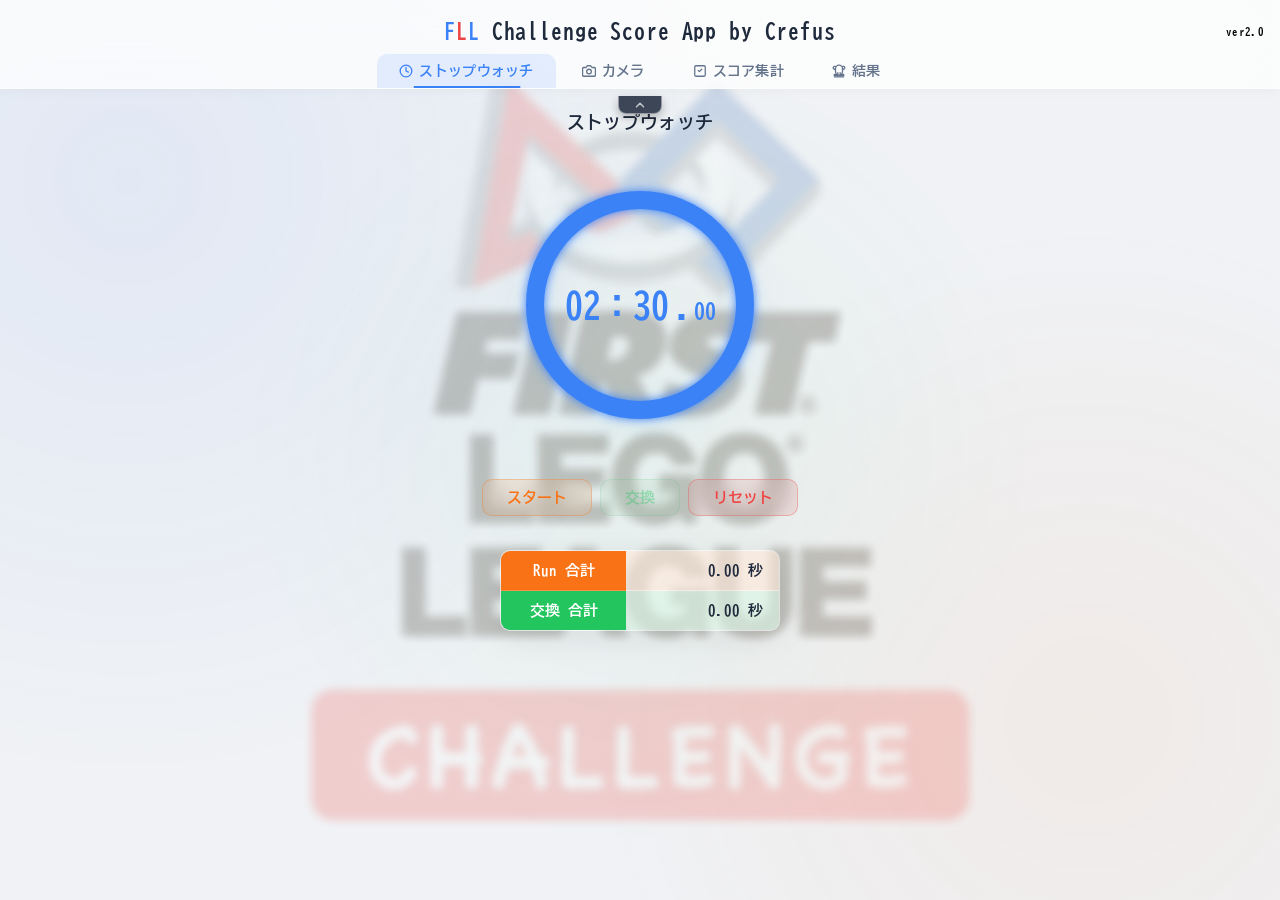
==== commit cf24bf31: "feat: カメラUIのタイムライン・オーバーレイをリデザイン - タイムラインバーの角丸を除去し高さを40pxに変更 - 残り時間・Run合計・交換合計を左上オーバーレイに移動し下部ラベルを削除 -" ====
--- a/index.html
+++ b/index.html
@@ -4,7 +4,7 @@
     <meta charset="UTF-8">
     <meta name="viewport" content="width=device-width, initial-scale=1.0">
     <title>FLL Challenge Score App by Crefus</title>
-    <link rel="stylesheet" href="style.css?v=1.0.3">
+    <link rel="stylesheet" href="style.css?v=1.0.4">
     <link rel="preconnect" href="https://fonts.googleapis.com">
     <link rel="preconnect" href="https://fonts.gstatic.com" crossorigin>
     <link href="https://fonts.googleapis.com/css2?family=BIZ+UD+Gothic&display=swap" rel="stylesheet">
@@ -13,6 +13,7 @@
         <header>
             <div class="header-top">
                 <h1><span class="logo-blue">F</span><span class="logo-red">L</span><span class="logo-blue">L</span> Challenge Score App by Crefus</h1>
+                <span class="header-version">ver2.0</span>
             </div>
             <nav class="tab-bar">
                 <button id="timerTab" class="tab-button active">
@@ -93,8 +94,12 @@
                 <span>REC</span>
             </div>
 
-            <!-- Timer overlay (top-left) -->
-            <div class="cam-timer-overlay" id="camTimerOverlay">2:30</div>
+            <!-- Top-left info overlay -->
+            <div class="cam-top-info-overlay">
+                <div class="cam-top-info-row cam-top-remaining">残り <strong id="camTimelineRemaining">2:30</strong></div>
+                <div class="cam-top-info-row cam-top-run">Run合計 <strong id="camTimelineRunTotal">0.0</strong>秒</div>
+                <div class="cam-top-info-row cam-top-exchange">交換合計 <strong id="camTimelineExchangeTotal">0.0</strong>秒</div>
+            </div>
 
             <!-- Camera selector (top-right) -->
             <div class="cam-selector-overlay">
@@ -146,22 +151,8 @@
 
             <!-- Bottom timeline bar -->
             <div class="cam-timeline-wrapper" id="camTimelineWrapper">
-                <div class="cam-timeline-top-labels" id="camTimelineTopLabels">
-                    <!-- Segment labels (durations) rendered by JS -->
-                </div>
                 <div class="cam-timeline-track" id="camTimelineTrack">
                     <!-- Filled segments rendered by JS -->
-                </div>
-                <div class="cam-timeline-label">
-                    <span>0:00</span>
-                    <span class="cam-timeline-summary">
-                        <span class="cam-summary-remaining">残り <strong id="camTimelineRemaining">2:30</strong></span>
-                        <span class="cam-summary-divider">|</span>
-                        <span class="cam-summary-run">Run合計 <strong id="camTimelineRunTotal">0.0</strong>秒</span>
-                        <span class="cam-summary-divider">|</span>
-                        <span class="cam-summary-exchange">交換合計 <strong id="camTimelineExchangeTotal">0.0</strong>秒</span>
-                    </span>
-                    <span>2:30</span>
                 </div>
             </div>
         </section>
@@ -194,6 +185,6 @@
     </main>
     </div>
 
-    <script src="script.js?v=1.0.3"></script>
+    <script src="script.js?v=1.0.4"></script>
 </body>
 </html>
--- a/style.css
+++ b/style.css
@@ -181,6 +181,16 @@
     justify-content: center;
     align-items: center;
     margin-bottom: 0.75rem;
+    position: relative;
+}
+
+.header-version {
+    position: absolute;
+    right: 0;
+    font-size: 11px;
+    font-weight: 600;
+    color: #000;
+    letter-spacing: 0.03em;
 }
 
 .app-container {
@@ -559,23 +569,46 @@
 /* ---- Overlays ---- */
 
 /* Timer top-left */
-.cam-timer-overlay {
+.cam-top-info-overlay {
     position: absolute;
     top: 16px;
     left: 16px;
-    font-family: 'BIZ UDGothic', 'BIZ UD Gothic', sans-serif;
-    font-size: 28px;
-    font-weight: 700;
-    color: #fff;
-    text-shadow: 0 2px 8px rgba(0,0,0,0.7);
     z-index: 20;
-    letter-spacing: 0.04em;
-    background: rgba(0,0,0,0.35);
+    background: rgba(0,0,0,0.45);
     backdrop-filter: blur(6px);
     -webkit-backdrop-filter: blur(6px);
-    padding: 6px 14px;
-    border-radius: 12px;
+    padding: 8px 14px;
+    border-radius: 10px;
     border: 1px solid rgba(255,255,255,0.15);
+    display: flex;
+    flex-direction: column;
+    gap: 4px;
+}
+
+.cam-top-info-row {
+    font-family: 'BIZ UDGothic', 'BIZ UD Gothic', sans-serif;
+    font-size: 13px;
+    font-weight: 700;
+    color: rgba(255,255,255,0.85);
+    letter-spacing: 0.03em;
+    white-space: nowrap;
+}
+
+.cam-top-info-row strong {
+    font-size: 15px;
+    color: #fff;
+}
+
+.cam-top-remaining strong {
+    font-size: 22px;
+}
+
+.cam-top-run strong {
+    color: #fdba74;
+}
+
+.cam-top-exchange strong {
+    color: #86efac;
 }
 
 /* REC indicator top-left (below timer) */
@@ -880,52 +913,12 @@
     background: linear-gradient(to top, rgba(0,0,0,0.85) 0%, rgba(0,0,0,0.4) 60%, transparent 100%);
 }
 
-.cam-timeline-top-labels {
-    width: 100%;
-    display: flex;
-    margin-bottom: 6px;
-    position: relative;
-    pointer-events: none;
-    min-height: 20px;
-}
-
-.tl-top-label {
-    display: flex;
-    justify-content: center;
-    align-items: center;
-    transition: width 0.1s linear;
-    overflow: visible; /* allow badges to be fully visible even when narrow */
-}
-
-.tl-top-label .label-text {
-    font-family: 'BIZ UDGothic', 'BIZ UD Gothic', sans-serif;
-    font-size: 10px;
-    font-weight: 700;
-    color: #fff;
-    background: rgba(0, 0, 0, 0.75);
-    padding: 2px 6px;
-    border-radius: 4px;
-    white-space: nowrap;
-    border: 1.5px solid rgba(255, 255, 255, 0.25);
-    box-shadow: 0 2px 6px rgba(0,0,0,0.45);
-    display: inline-block;
-}
-
-.tl-top-label.run .label-text {
-    border-color: rgba(249, 115, 22, 0.7);
-    color: #ffd8a8;
-}
-
-.tl-top-label.exchange .label-text {
-    border-color: rgba(34, 197, 94, 0.7);
-    color: #b2f2bb;
-}
 
 .cam-timeline-track {
     width: 100%;
-    height: 20px; /* Thicken to 200% (was 10px) */
+    height: 40px;
     background: rgba(255,255,255,0.2);
-    border-radius: 8px; /* Slightly larger radius for thicker bar */
+    border-radius: 0;
     overflow: hidden;
     position: relative;
     border: 1px solid rgba(255,255,255,0.15);
@@ -937,6 +930,22 @@
 .cam-timeline-track .tl-segment {
     height: 100%;
     transition: width 0.1s linear;
+    position: relative;
+    overflow: hidden;
+}
+
+.tl-seg-label {
+    position: absolute;
+    top: 50%;
+    left: 50%;
+    transform: translate(-50%, -50%);
+    font-family: 'BIZ UDGothic', 'BIZ UD Gothic', sans-serif;
+    font-size: 12px;
+    font-weight: 700;
+    color: #fff;
+    white-space: nowrap;
+    pointer-events: none;
+    text-shadow: 0 1px 4px rgba(0,0,0,0.7);
 }
 
 .tl-segment.run {
@@ -1301,48 +1310,54 @@
 }
 
 /* ---- Responsive Camera Tab Controls ---- */
-@media (max-width: 768px) {
+@media (max-width: 950px) and (max-height: 500px), (max-width: 768px) {
     :root {
-        --cam-btn-size: 46px;
-        --cam-rec-btn-size: 52px;
-    }
-    .cam-btn-label {
-        font-size: 9px !important;
-        margin-bottom: 3px !important;
-    }
-    .cam-controls-col {
-        gap: 4px !important;
-        right: 8px !important;
-    }
-    .cam-round-btn svg {
-        width: 18px !important;
-        height: 18px !important;
-    }
-    .cam-btn-record svg {
-        width: 22px !important;
-        height: 22px !important;
-    }
-}
-
-@media (max-width: 480px) {
-    :root {
-        --cam-btn-size: 38px;
-        --cam-rec-btn-size: 44px;
+        --cam-btn-size: 32px; /* Reduced by 30% from 46px */
+        --cam-rec-btn-size: 36px; /* Reduced by 30% from 52px */
     }
     .cam-btn-label {
         font-size: 8px !important;
         margin-bottom: 2px !important;
     }
     .cam-controls-col {
+        gap: 3px !important;
+        right: 8px !important;
+    }
+    .cam-round-btn svg {
+        width: 13px !important;
+        height: 13px !important;
+    }
+    .cam-btn-record svg {
+        width: 15px !important;
+        height: 15px !important;
+    }
+    .cam-timeline-wrapper {
+        padding-right: 60px !important; /* Avoid overlap with controls on the right */
+    }
+}
+
+@media (max-width: 568px) and (max-height: 400px), (max-width: 480px) {
+    :root {
+        --cam-btn-size: 26px; /* Reduced by 30% from 38px */
+        --cam-rec-btn-size: 30px; /* Reduced by 30% from 44px */
+    }
+    .cam-btn-label {
+        font-size: 7px !important;
+        margin-bottom: 1px !important;
+    }
+    .cam-controls-col {
         gap: 2px !important;
         right: 6px !important;
     }
     .cam-round-btn svg {
-        width: 15px !important;
-        height: 15px !important;
+        width: 11px !important;
+        height: 11px !important;
     }
     .cam-btn-record svg {
-        width: 18px !important;
-        height: 18px !important;
+        width: 13px !important;
+        height: 13px !important;
+    }
+    .cam-timeline-wrapper {
+        padding-right: 50px !important; /* Avoid overlap with controls on the right */
     }
 }
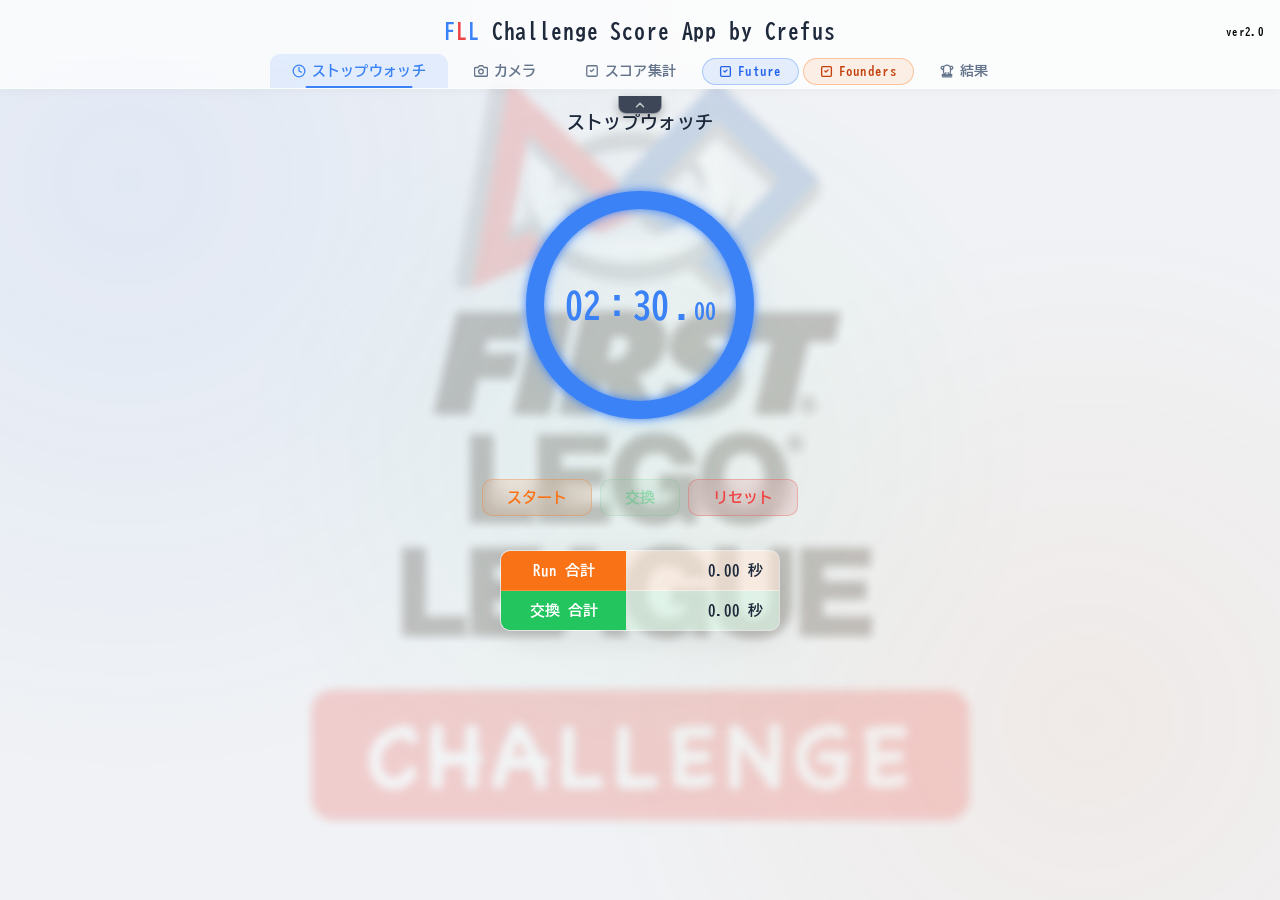
==== commit ded46e53: "feat: タブバーに Future/Founders タブを追加 スコア集計の隣に Future/Founders タブを設置し、ヘッダーを維持したまま コンテンツ領域のみ各得点計算ページ（ifra" ====
--- a/index.html
+++ b/index.html
@@ -4,7 +4,7 @@
     <meta charset="UTF-8">
     <meta name="viewport" content="width=device-width, initial-scale=1.0">
     <title>FLL Challenge Score App by Crefus</title>
-    <link rel="stylesheet" href="style.css?v=1.0.4">
+    <link rel="stylesheet" href="style.css?v=1.0.5">
     <link rel="preconnect" href="https://fonts.googleapis.com">
     <link rel="preconnect" href="https://fonts.gstatic.com" crossorigin>
     <link href="https://fonts.googleapis.com/css2?family=BIZ+UD+Gothic&display=swap" rel="stylesheet">
@@ -27,6 +27,14 @@
                 <button id="scoreTab" class="tab-button">
                     <svg xmlns="http://www.w3.org/2000/svg" width="14" height="14" viewBox="0 0 24 24" fill="none" stroke="currentColor" stroke-width="2.5" stroke-linecap="round" stroke-linejoin="round" class="tab-icon"><rect x="3" y="3" width="18" height="18" rx="2" ry="2"></rect><polyline points="9 11 11 13 15 9"></polyline></svg>
                     <span>スコア集計</span>
+                </button>
+                <button id="futureTab" class="edition-link edition-link-future">
+                    <svg xmlns="http://www.w3.org/2000/svg" width="13" height="13" viewBox="0 0 24 24" fill="none" stroke="currentColor" stroke-width="2.5" stroke-linecap="round" stroke-linejoin="round"><rect x="3" y="3" width="18" height="18" rx="2" ry="2"></rect><polyline points="9 11 11 13 15 9"></polyline></svg>
+                    <span>Future</span>
+                </button>
+                <button id="foundersTab" class="edition-link edition-link-founders">
+                    <svg xmlns="http://www.w3.org/2000/svg" width="13" height="13" viewBox="0 0 24 24" fill="none" stroke="currentColor" stroke-width="2.5" stroke-linecap="round" stroke-linejoin="round"><rect x="3" y="3" width="18" height="18" rx="2" ry="2"></rect><polyline points="9 11 11 13 15 9"></polyline></svg>
+                    <span>Founders</span>
                 </button>
                 <button id="historyTab" class="tab-button">
                     <svg xmlns="http://www.w3.org/2000/svg" width="14" height="14" viewBox="0 0 24 24" fill="none" stroke="currentColor" stroke-width="2.5" stroke-linecap="round" stroke-linejoin="round" class="tab-icon"><path d="M6 9H4.5a2.5 2.5 0 0 1 0-5H6"></path><path d="M18 9h1.5a2.5 2.5 0 0 0 0-5H18"></path><path d="M4 22h16"></path><path d="M10 14.66V17c0 .55-.45 1-1 1H4v2h16v-2h-5c-.55 0-1-.45-1-1v-2.34"></path><path d="M12 2a6 6 0 0 0-6 6v5a6 6 0 0 0 6 6 6 6 0 0 0 6-6V8a6 6 0 0 0-6-6z"></path></svg>
@@ -175,6 +183,14 @@
             </div>
         </section>
 
+        <section id="future-section" class="content edition-content">
+            <iframe id="futureFrame" class="edition-frame" data-src="Future%20Score%20BIOGLOW/index.html" title="BIOGLOW Future Edition 得点計算"></iframe>
+        </section>
+
+        <section id="founders-section" class="content edition-content">
+            <iframe id="foundersFrame" class="edition-frame" data-src="Founders%20Score%20BIOGLOW/index.html" title="BIOGLOW Founders Edition 得点計算"></iframe>
+        </section>
+
         <section id="history-section" class="content">
             <h2>結果</h2>
             <div class="saved-scores-container">
@@ -185,6 +201,6 @@
     </main>
     </div>
 
-    <script src="script.js?v=1.0.4"></script>
+    <script src="script.js?v=1.0.5"></script>
 </body>
 </html>
--- a/style.css
+++ b/style.css
@@ -200,11 +200,80 @@
     flex-direction: column;
 }
 
+/* --- Edition Tabs (タブバー内 / BIOGLOW 得点計算) --- */
+.edition-link {
+    align-self: center;
+    font-family: 'BIZ UDGothic', 'BIZ UD Gothic', sans-serif;
+    display: inline-flex;
+    align-items: center;
+    justify-content: center;
+    gap: 6px;
+    padding: 6px 16px;
+    font-size: 13px;
+    font-weight: 700;
+    letter-spacing: 0.02em;
+    text-decoration: none;
+    cursor: pointer;
+    border-radius: 999px;
+    border: 1.5px solid transparent;
+    transition: color var(--transition), background var(--transition),
+                border-color var(--transition), transform var(--transition);
+}
+
+.edition-link:hover {
+    transform: translateY(-1px);
+}
+
+.edition-link-future {
+    color: var(--accent-dark);
+    background: var(--accent-light);
+    border-color: rgba(59, 130, 246, 0.35);
+}
+
+.edition-link-future:hover,
+.edition-link-future.active {
+    color: #fff;
+    background: var(--accent);
+    border-color: var(--accent);
+}
+
+.edition-link-founders {
+    color: #c2410c;
+    background: var(--orange-light);
+    border-color: rgba(249, 115, 22, 0.35);
+}
+
+.edition-link-founders:hover,
+.edition-link-founders.active {
+    color: #fff;
+    background: var(--orange);
+    border-color: var(--orange);
+}
+
+/* --- Edition Content (iframe で各得点計算ページを表示) --- */
+.edition-content {
+    padding: 0;
+    max-width: none;
+}
+
+.edition-frame {
+    display: block;
+    width: 100%;
+    height: calc(100vh - var(--header-height, 104px));
+    border: none;
+    background: #fff;
+}
+
+.header-collapsed-mode .edition-frame {
+    height: 100vh;
+}
+
 /* --- Tab Bar --- */
 .tab-bar {
     display: flex;
     justify-content: center;
     gap: 4px;
+    flex-wrap: wrap;
 }
 
 .tab-button {
@@ -1307,6 +1376,12 @@
     header h1 {
         font-size: 1.1rem;
     }
+
+    .edition-link {
+        padding: 5px 12px;
+        font-size: 12px;
+        gap: 4px;
+    }
 }
 
 /* ---- Responsive Camera Tab Controls ---- */
